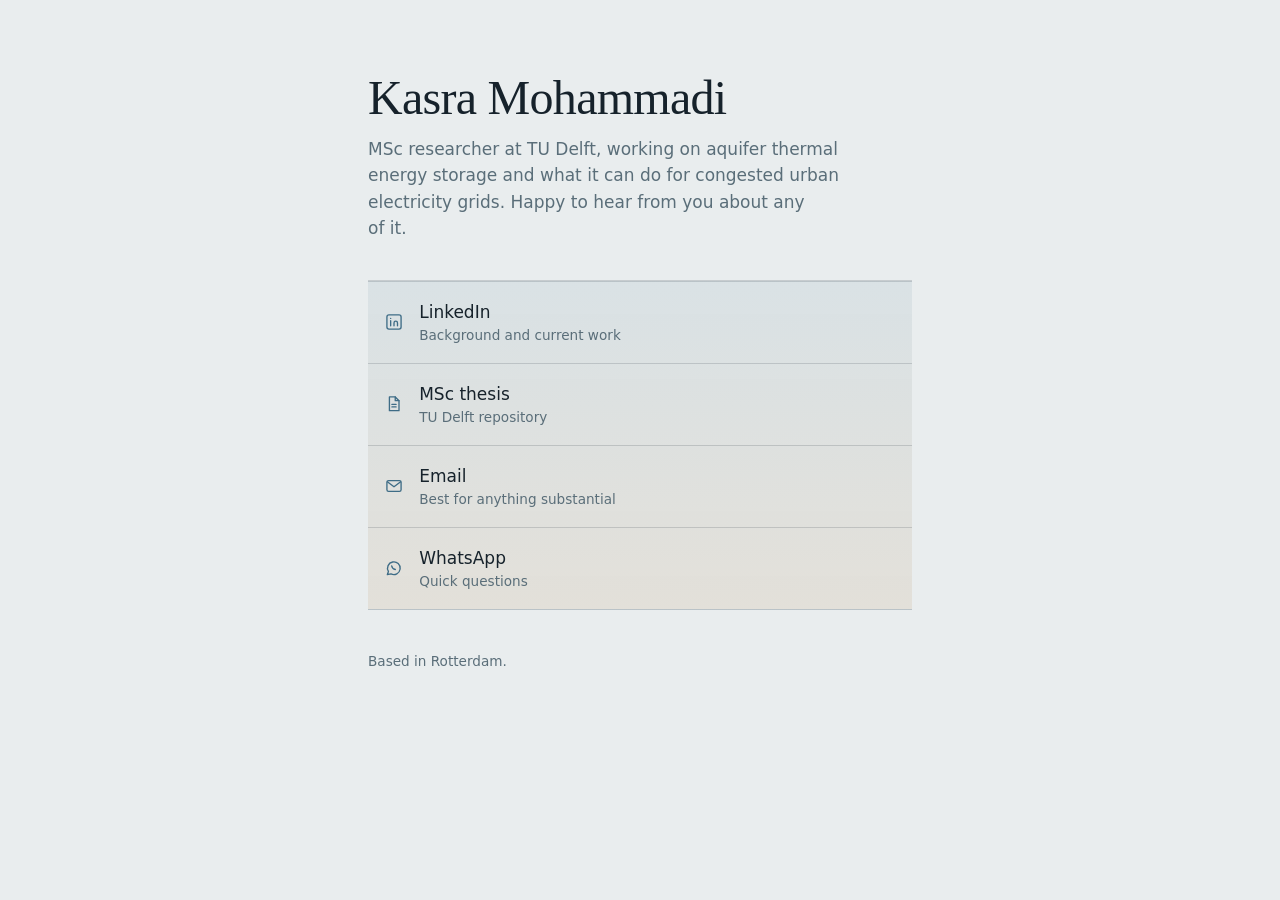
==== contact/index.html @ 31bbb92d "Update index.html" ====
<!DOCTYPE html>
<html lang="en">
<head>
<meta charset="utf-8">
<meta name="viewport" content="width=device-width, initial-scale=1">
<title>Contact — Kasra Mohammadi</title>
<meta name="description" content="Ways to reach Kasra Mohammadi, and where to read his work.">
<link rel="stylesheet" href="../style.css">
</head>
<body>
<main>

  <h1 class="name">Kasra Mohammadi</h1>

  <p class="standfirst">
    MSc researcher at TU Delft, working on aquifer thermal energy storage
    and what it can do for congested urban electricity grids.
    Happy to hear from you about any of it.
  </p>

  <hr class="rule">

  <!-- ============================================================
       EDIT BELOW. Each row is one <a>. To add a link, copy a whole
       <a>...</a> block. To remove one, delete the whole block.
       The colour gradient adjusts itself either way.
       ============================================================ -->

  <nav class="stack">

    <!-- LinkedIn — replace the href with your profile URL -->
    <a href="https://www.linkedin.com/in/kasra-mohammadi-9a6781249" target="_blank" rel="noopener">
      <svg viewBox="0 0 24 24" aria-hidden="true">
        <rect x="3.5" y="3.5" width="17" height="17" rx="2.5"></rect>
        <path d="M8 10.5v6M8 7.6v.1M12 16.5v-3.4a2.1 2.1 0 0 1 4.2 0v3.4"></path>
      </svg>
      <span class="label">LinkedIn
        <span class="sub">Background and current work</span>
      </span>
    </a>

    <!-- Thesis — use the persistent resolver.tudelft.nl link, not a search URL -->
    <a href="https://resolver.tudelft.nl/uuid:5659d826-a0ac-4aaa-8c42-02229d96367d" target="_blank" rel="noopener">
      <svg viewBox="0 0 24 24" aria-hidden="true">
        <path d="M6.5 3.5h7l4.5 4.5v12h-11.5z"></path>
        <path d="M13.5 3.5V8H18M9.5 12.5h5M9.5 15.5h5"></path>
      </svg>
      <span class="label">MSc thesis
        <span class="sub">TU Delft repository</span>
      </span>
    </a>

    <!-- Email -->
    <a href="mailto:kasra@kasramohammadi.com">
      <svg viewBox="0 0 24 24" aria-hidden="true">
        <rect x="3.5" y="5.5" width="17" height="13" rx="2"></rect>
        <path d="M4 7l8 6 8-6"></path>
      </svg>
      <span class="label">Email
        <span class="sub">Best for anything substantial</span>
      </span>
    </a>

    <!-- WhatsApp — international format, no +, no spaces.
         Delete this whole block if you'd rather not publish the number. -->
    <a href="https://wa.me/31622968561" target="_blank" rel="noopener">
      <svg viewBox="0 0 24 24" aria-hidden="true">
        <path d="M4 20l1.3-3.9A7.6 7.6 0 1 1 8.4 19z"></path>
        <path d="M9.2 9.4c.4 2.2 2.2 4 4.4 4.4"></path>
      </svg>
      <span class="label">WhatsApp
        <span class="sub">Quick questions</span>
      </span>
    </a>

  </nav>

  <footer>
    Based in Rotterdam.
  </footer>

</main>
</body>
</html>
---- style.css ----
/* ---------------------------------------------------------------
   kasramohammadi.com — shared styles
   Palette borrows from the subject: cool aquifer blues at the top
   of the link stack warming downward, like a thermal gradient.
   --------------------------------------------------------------- */

:root {
  --ink:    #16222b;
  --muted:  #5a6e79;
  --paper:  #e9edee;
  --line:   rgba(22, 34, 43, 0.16);
  --cool:   #3e6c86;
  --warm:   #b4762f;
  --focus:  #3e6c86;

  --serif: "Iowan Old Style", "Palatino Linotype", Palatino, Charter, Georgia, serif;
  --sans:  system-ui, -apple-system, "Segoe UI", Roboto, "Helvetica Neue", Arial, sans-serif;
}

@media (prefers-color-scheme: dark) {
  :root {
    --ink:   #e4e9ea;
    --muted: #90a4ae;
    --paper: #131c22;
    --line:  rgba(228, 233, 234, 0.16);
    --cool:  #7fb0c9;
    --warm:  #d9a45c;
    --focus: #7fb0c9;
  }
}

* { box-sizing: border-box; }

html { -webkit-text-size-adjust: 100%; }

body {
  margin: 0;
  background: var(--paper);
  color: var(--ink);
  font-family: var(--sans);
  font-size: 17px;
  line-height: 1.55;
  display: flex;
  justify-content: center;
  padding: 8vh 20px 12vh;
}

main {
  width: 100%;
  max-width: 34rem;
}

/* --- masthead ------------------------------------------------- */

.name {
  font-family: var(--serif);
  font-weight: 400;
  font-size: clamp(2.1rem, 8vw, 3rem);
  line-height: 1.1;
  letter-spacing: -0.015em;
  margin: 0;
}

.standfirst {
  color: var(--muted);
  margin: 0.7rem 0 0;
  max-width: 30rem;
  text-wrap: pretty;
}

.rule {
  height: 1px;
  background: var(--line);
  border: 0;
  margin: 2.4rem 0 0;
}

/* --- link stack ----------------------------------------------- */
/* The gradient lives on the container, so adding or removing a row
   keeps the cool-to-warm run intact without touching the CSS. */

.stack {
  margin: 0;
  border-bottom: 1px solid var(--line);
  background-image: linear-gradient(
    to bottom,
    rgba(62, 108, 134, 0.09),
    rgba(180, 118, 47, 0.11)
  );
}

@media (prefers-color-scheme: dark) {
  .stack {
    background-image: linear-gradient(
      to bottom,
      rgba(127, 176, 201, 0.09),
      rgba(217, 164, 92, 0.11)
    );
  }
}

.stack a {
  display: flex;
  align-items: center;
  gap: 0.95rem;
  padding: 1.05rem 1rem;
  border-top: 1px solid var(--line);
  color: inherit;
  text-decoration: none;
  transition: background-color 140ms ease;
}

.stack a:hover,
.stack a:focus-visible {
  background-color: rgba(180, 118, 47, 0.16);
}

.stack a:focus-visible {
  outline: 2px solid var(--focus);
  outline-offset: -2px;
}

.stack svg {
  flex: none;
  width: 20px;
  height: 20px;
  stroke: var(--cool);
  stroke-width: 1.6;
  fill: none;
  stroke-linecap: round;
  stroke-linejoin: round;
}

.label { font-weight: 500; }

.sub {
  display: block;
  font-size: 0.85rem;
  color: var(--muted);
  font-weight: 400;
}

footer {
  margin-top: 2.6rem;
  font-size: 0.85rem;
  color: var(--muted);
}

footer a { color: inherit; }

/* --- back link (contact page) --------------------------------- */

.back {
  display: inline-block;
  margin-bottom: 2.2rem;
  font-size: 0.9rem;
  color: var(--muted);
  text-decoration: none;
}

.back:hover { color: var(--ink); text-decoration: underline; }

@media (prefers-reduced-motion: reduce) {
  * { transition: none !important; }
}
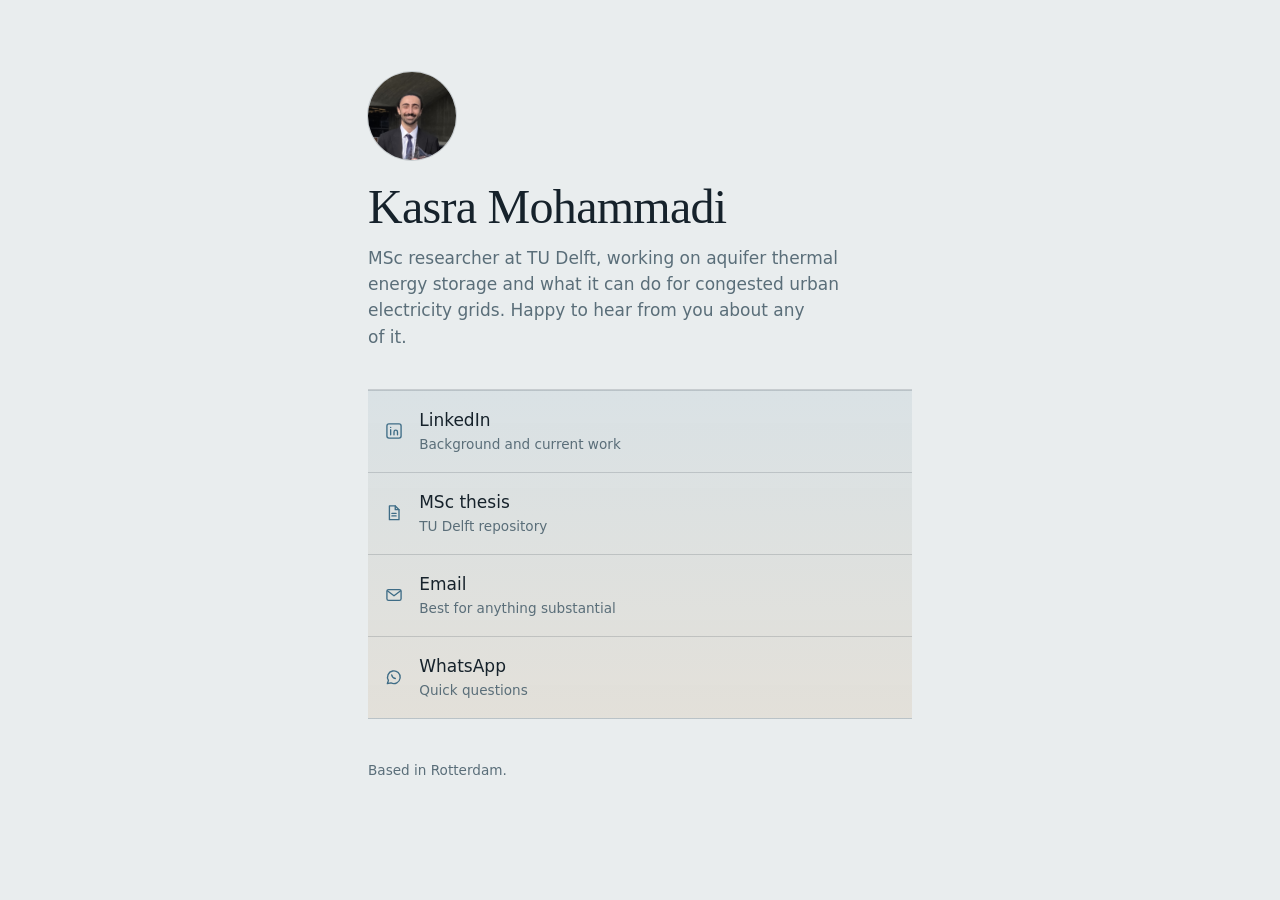
==== commit b387c64f: "Update index.html" ====
--- a/contact/index.html
+++ b/contact/index.html
@@ -10,6 +10,9 @@
 <body>
 <main>
 
+
+  <img class="portrait" src="../images/kasra.jpg" alt="Kasra Mohammadi">
+  
   <h1 class="name">Kasra Mohammadi</h1>
 
   <p class="standfirst">
--- a/style.css
+++ b/style.css
@@ -67,6 +67,18 @@
   max-width: 30rem;
   text-wrap: pretty;
 }
+
+.portrait {
+  display: block;
+  width: 88px;
+  height: 88px;
+  border-radius: 50%;
+  object-fit: cover;
+  margin-bottom: 1.3rem;
+  box-shadow: 0 0 0 1px var(--line);
+}
+
+
 
 .rule {
   height: 1px;
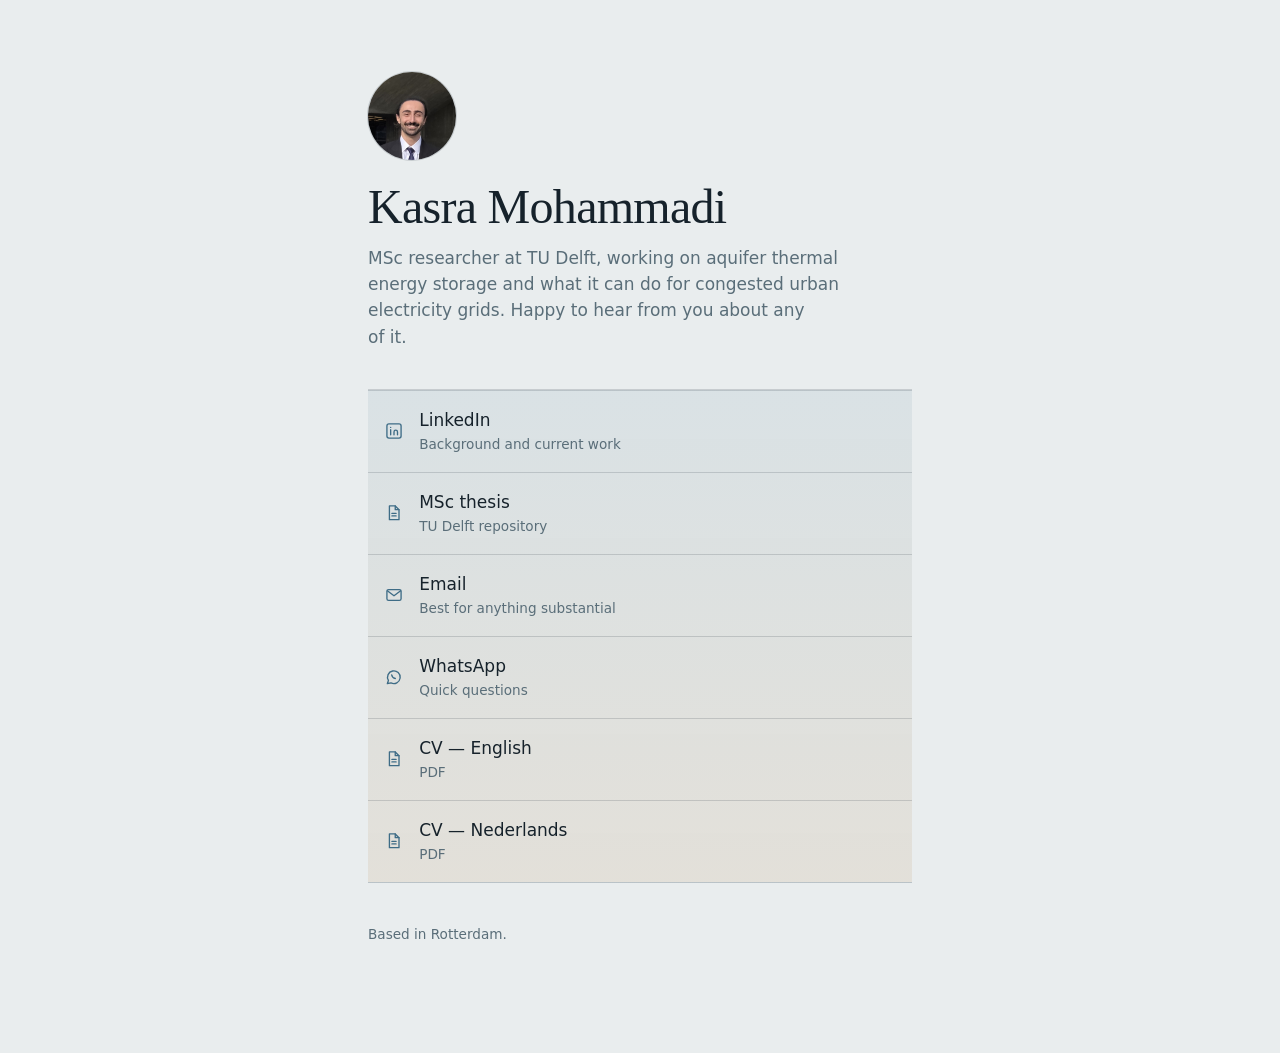
==== commit 93b79463: "Update index.html" ====
--- a/contact/index.html
+++ b/contact/index.html
@@ -75,6 +75,27 @@
         <span class="sub">Quick questions</span>
       </span>
     </a>
+	
+	
+	    <a href="../cv-en.pdf" target="_blank" rel="noopener">
+      <svg viewBox="0 0 24 24" aria-hidden="true">
+        <path d="M6.5 3.5h7l4.5 4.5v12h-11.5z"></path>
+        <path d="M13.5 3.5V8H18M9.5 12.5h5M9.5 15.5h5"></path>
+      </svg>
+      <span class="label">CV — English
+        <span class="sub">PDF</span>
+      </span>
+    </a>
+
+    <a href="../cv-nl.pdf" target="_blank" rel="noopener">
+      <svg viewBox="0 0 24 24" aria-hidden="true">
+        <path d="M6.5 3.5h7l4.5 4.5v12h-11.5z"></path>
+        <path d="M13.5 3.5V8H18M9.5 12.5h5M9.5 15.5h5"></path>
+      </svg>
+      <span class="label">CV — Nederlands
+        <span class="sub">PDF</span>
+      </span>
+    </a>
 
   </nav>
 
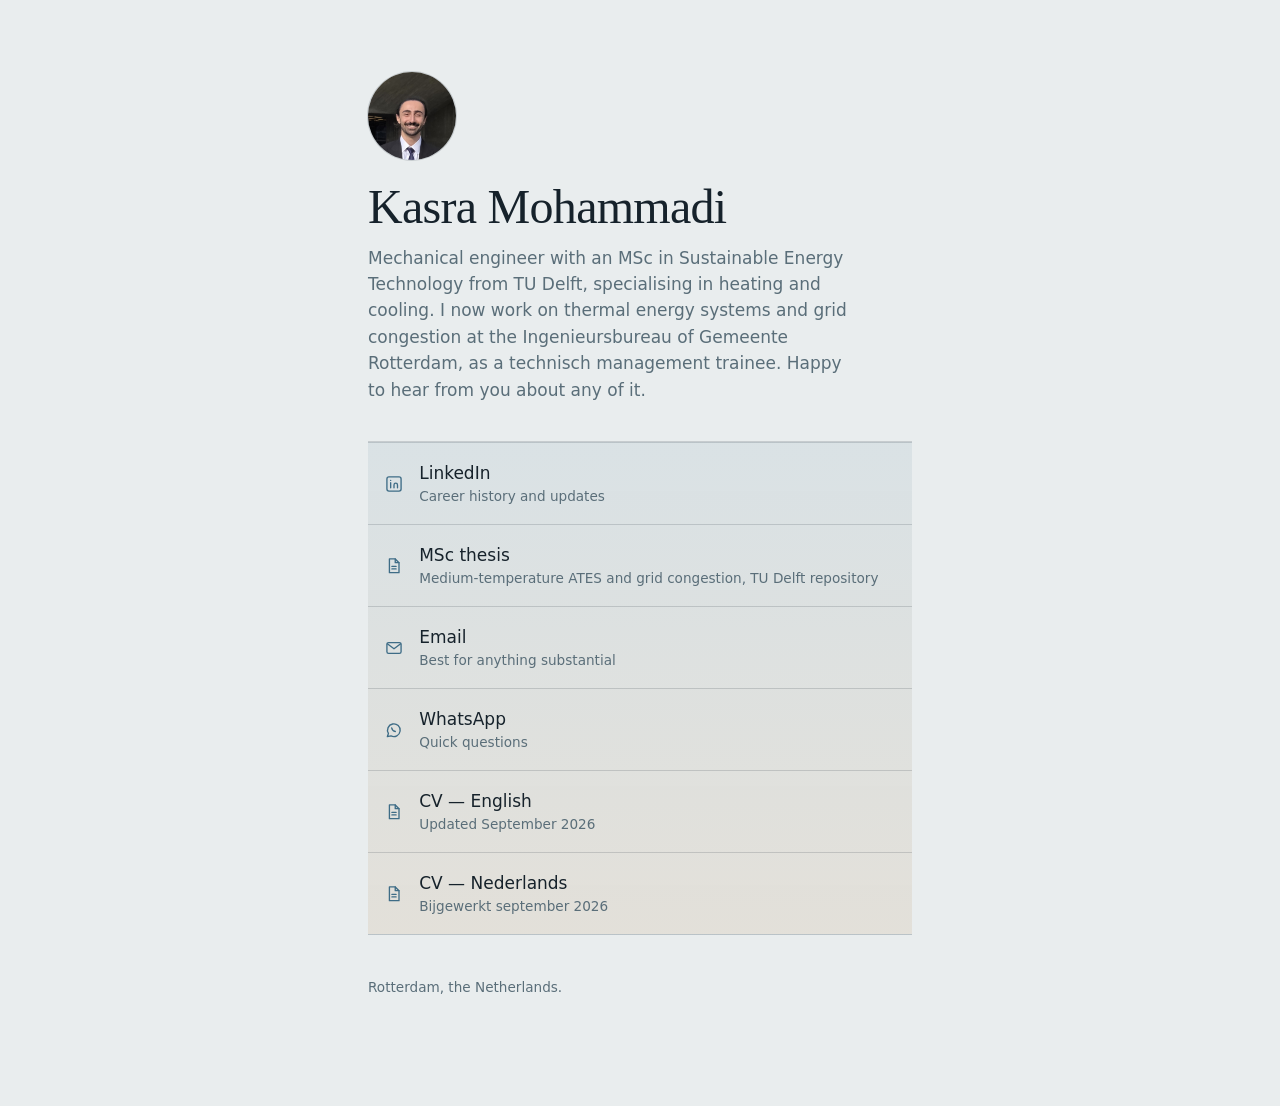
==== commit 7ab7e0a1: "Update index.html" ====
--- a/contact/index.html
+++ b/contact/index.html
@@ -3,22 +3,25 @@
 <head>
 <meta charset="utf-8">
 <meta name="viewport" content="width=device-width, initial-scale=1">
-<title>Contact — Kasra Mohammadi</title>
-<meta name="description" content="Ways to reach Kasra Mohammadi, and where to read his work.">
+<title>Kasra Mohammadi — Contact</title>
+<meta name="description" content="Kasra Mohammadi — energy systems engineer at the Ingenieursbureau of Gemeente Rotterdam. Contact details, CV and MSc thesis.">
 <link rel="stylesheet" href="../style.css">
+<link rel="icon" href="/favicon.ico" sizes="any">
+<link rel="apple-touch-icon" href="/apple-touch-icon.png">
 </head>
 <body>
 <main>
 
+  <img class="portrait" src="../images/kasra.jpg" alt="Kasra Mohammadi">
 
-  <img class="portrait" src="../images/kasra.jpg" alt="Kasra Mohammadi">
-  
   <h1 class="name">Kasra Mohammadi</h1>
 
   <p class="standfirst">
-    MSc researcher at TU Delft, working on aquifer thermal energy storage
-    and what it can do for congested urban electricity grids.
-    Happy to hear from you about any of it.
+    Mechanical engineer with an MSc in Sustainable Energy Technology from
+    TU Delft, specialising in heating and cooling. I now work on thermal
+    energy systems and grid congestion at the Ingenieursbureau of Gemeente
+    Rotterdam, as a technisch management trainee. Happy to hear from you
+    about any of it.
   </p>
 
   <hr class="rule">
@@ -31,29 +34,26 @@
 
   <nav class="stack">
 
-    <!-- LinkedIn — replace the href with your profile URL -->
-    <a href="https://www.linkedin.com/in/kasra-mohammadi-9a6781249" target="_blank" rel="noopener">
+    <a href="https://www.linkedin.com/in/kmohammadi" target="_blank" rel="noopener">
       <svg viewBox="0 0 24 24" aria-hidden="true">
         <rect x="3.5" y="3.5" width="17" height="17" rx="2.5"></rect>
         <path d="M8 10.5v6M8 7.6v.1M12 16.5v-3.4a2.1 2.1 0 0 1 4.2 0v3.4"></path>
       </svg>
       <span class="label">LinkedIn
-        <span class="sub">Background and current work</span>
+        <span class="sub">Career history and updates</span>
       </span>
     </a>
 
-    <!-- Thesis — use the persistent resolver.tudelft.nl link, not a search URL -->
     <a href="https://resolver.tudelft.nl/uuid:5659d826-a0ac-4aaa-8c42-02229d96367d" target="_blank" rel="noopener">
       <svg viewBox="0 0 24 24" aria-hidden="true">
         <path d="M6.5 3.5h7l4.5 4.5v12h-11.5z"></path>
         <path d="M13.5 3.5V8H18M9.5 12.5h5M9.5 15.5h5"></path>
       </svg>
       <span class="label">MSc thesis
-        <span class="sub">TU Delft repository</span>
+        <span class="sub">Medium-temperature ATES and grid congestion, TU Delft repository</span>
       </span>
     </a>
 
-    <!-- Email -->
     <a href="mailto:kasra@kasramohammadi.com">
       <svg viewBox="0 0 24 24" aria-hidden="true">
         <rect x="3.5" y="5.5" width="17" height="13" rx="2"></rect>
@@ -64,8 +64,6 @@
       </span>
     </a>
 
-    <!-- WhatsApp — international format, no +, no spaces.
-         Delete this whole block if you'd rather not publish the number. -->
     <a href="https://wa.me/31622968561" target="_blank" rel="noopener">
       <svg viewBox="0 0 24 24" aria-hidden="true">
         <path d="M4 20l1.3-3.9A7.6 7.6 0 1 1 8.4 19z"></path>
@@ -75,15 +73,14 @@
         <span class="sub">Quick questions</span>
       </span>
     </a>
-	
-	
-	    <a href="../cv-en.pdf" target="_blank" rel="noopener">
+
+    <a href="../cv-en.pdf" target="_blank" rel="noopener">
       <svg viewBox="0 0 24 24" aria-hidden="true">
         <path d="M6.5 3.5h7l4.5 4.5v12h-11.5z"></path>
         <path d="M13.5 3.5V8H18M9.5 12.5h5M9.5 15.5h5"></path>
       </svg>
       <span class="label">CV — English
-        <span class="sub">PDF</span>
+        <span class="sub">Updated September 2026</span>
       </span>
     </a>
 
@@ -93,14 +90,14 @@
         <path d="M13.5 3.5V8H18M9.5 12.5h5M9.5 15.5h5"></path>
       </svg>
       <span class="label">CV — Nederlands
-        <span class="sub">PDF</span>
+        <span class="sub">Bijgewerkt september 2026</span>
       </span>
     </a>
 
   </nav>
 
   <footer>
-    Based in Rotterdam.
+    Rotterdam, the Netherlands.
   </footer>
 
 </main>
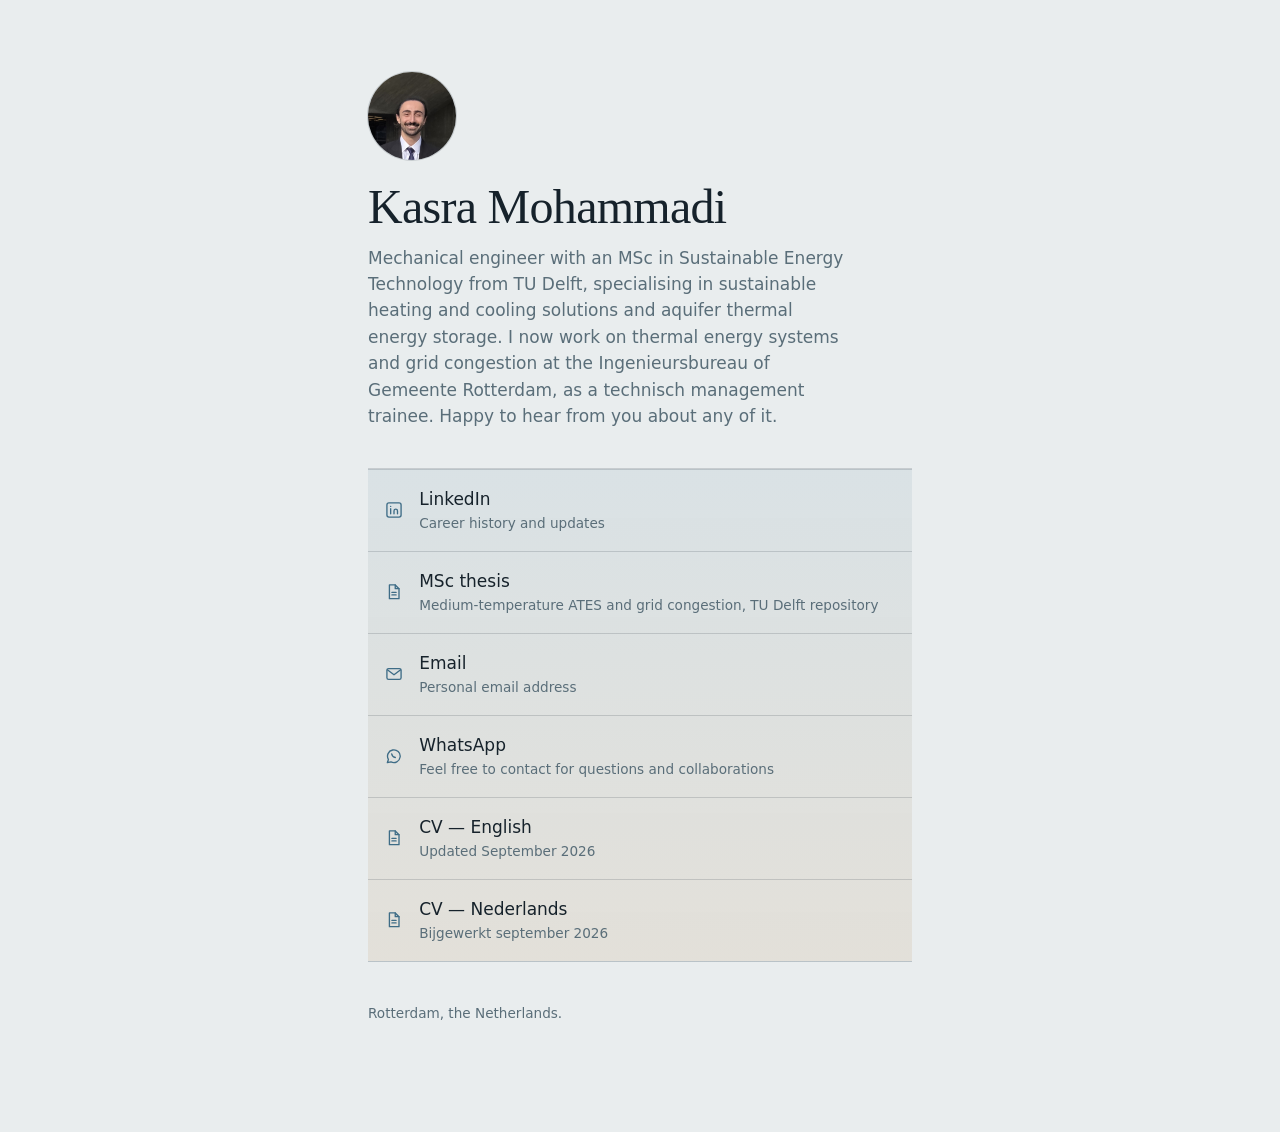
==== commit 9096b002: "Update index.html" ====
--- a/contact/index.html
+++ b/contact/index.html
@@ -18,7 +18,7 @@
 
   <p class="standfirst">
     Mechanical engineer with an MSc in Sustainable Energy Technology from
-    TU Delft, specialising in heating and cooling. I now work on thermal
+    TU Delft, specialising in sustainable heating and cooling solutions and aquifer thermal energy storage. I now work on thermal
     energy systems and grid congestion at the Ingenieursbureau of Gemeente
     Rotterdam, as a technisch management trainee. Happy to hear from you
     about any of it.
@@ -60,7 +60,7 @@
         <path d="M4 7l8 6 8-6"></path>
       </svg>
       <span class="label">Email
-        <span class="sub">Best for anything substantial</span>
+        <span class="sub">Personal email address</span>
       </span>
     </a>
 
@@ -70,7 +70,7 @@
         <path d="M9.2 9.4c.4 2.2 2.2 4 4.4 4.4"></path>
       </svg>
       <span class="label">WhatsApp
-        <span class="sub">Quick questions</span>
+        <span class="sub">Feel free to contact for questions and collaborations</span>
       </span>
     </a>
 
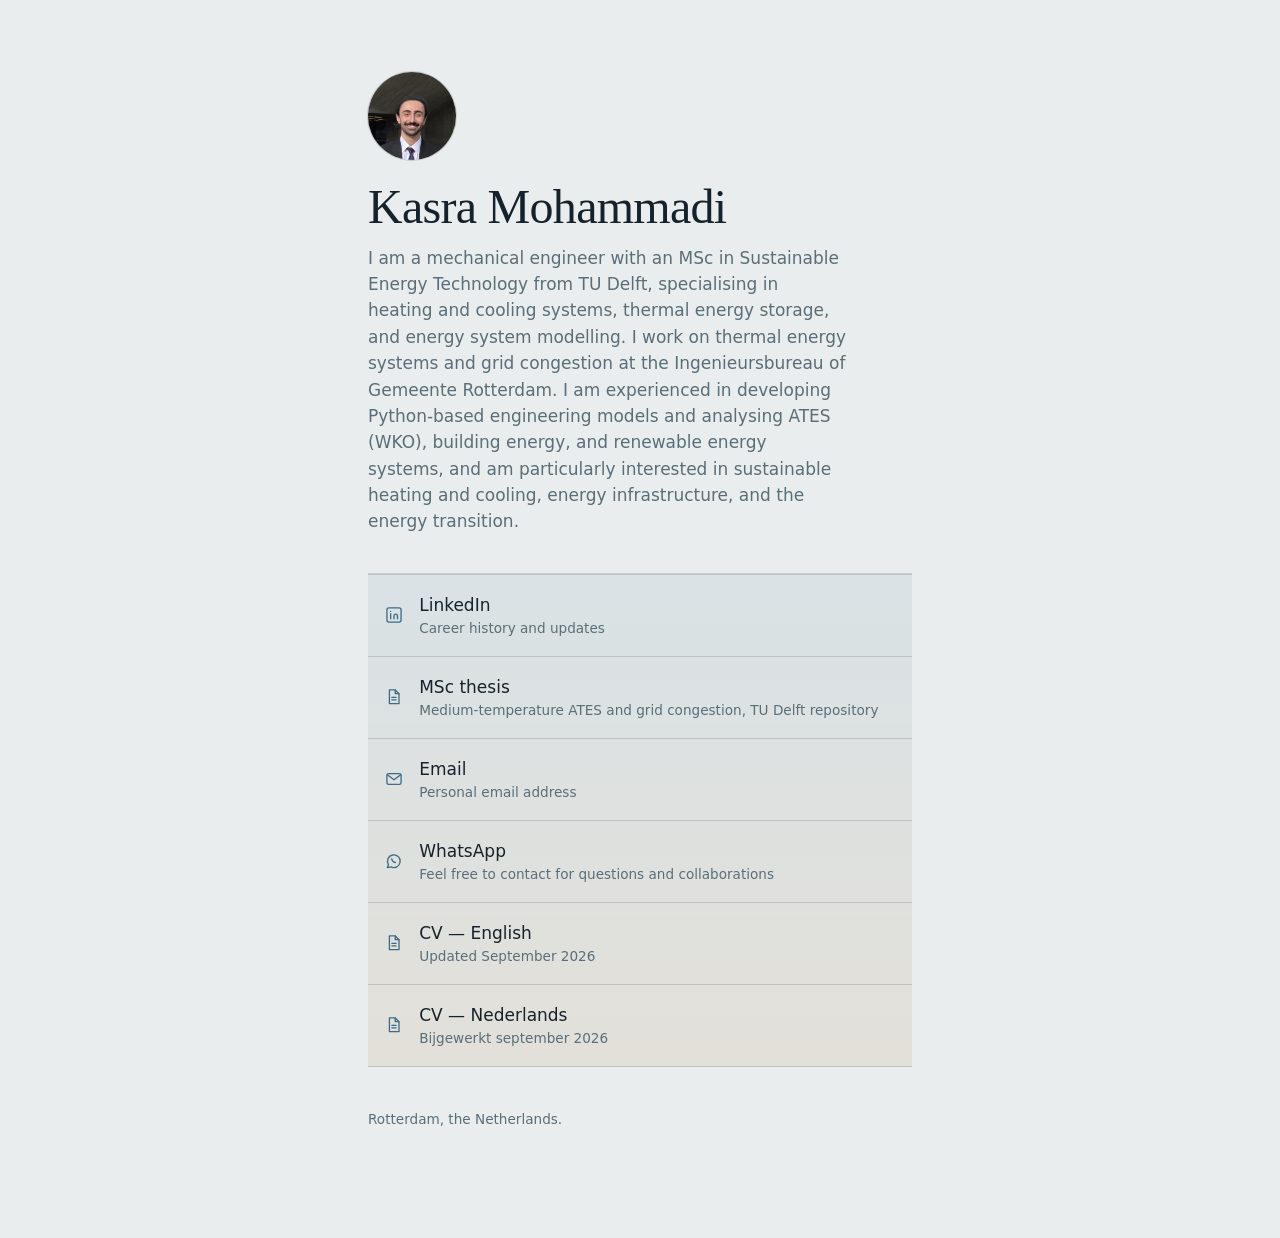
==== commit 73789441: "Update index.html" ====
--- a/contact/index.html
+++ b/contact/index.html
@@ -17,11 +17,11 @@
   <h1 class="name">Kasra Mohammadi</h1>
 
   <p class="standfirst">
-    Mechanical engineer with an MSc in Sustainable Energy Technology from
-    TU Delft, specialising in sustainable heating and cooling solutions and aquifer thermal energy storage. I now work on thermal
-    energy systems and grid congestion at the Ingenieursbureau of Gemeente
-    Rotterdam, as a technisch management trainee. Happy to hear from you
-    about any of it.
+I am a mechanical engineer with an MSc in Sustainable Energy Technology from TU Delft,
+ specialising in heating and cooling systems, thermal energy storage, and energy system modelling.
+ I work on thermal energy systems and grid congestion at the Ingenieursbureau of Gemeente Rotterdam.
+ I am experienced in developing Python-based engineering models and analysing ATES (WKO), building energy, and renewable energy systems,
+ and am particularly interested in sustainable heating and cooling, energy infrastructure, and the energy transition.
   </p>
 
   <hr class="rule">
